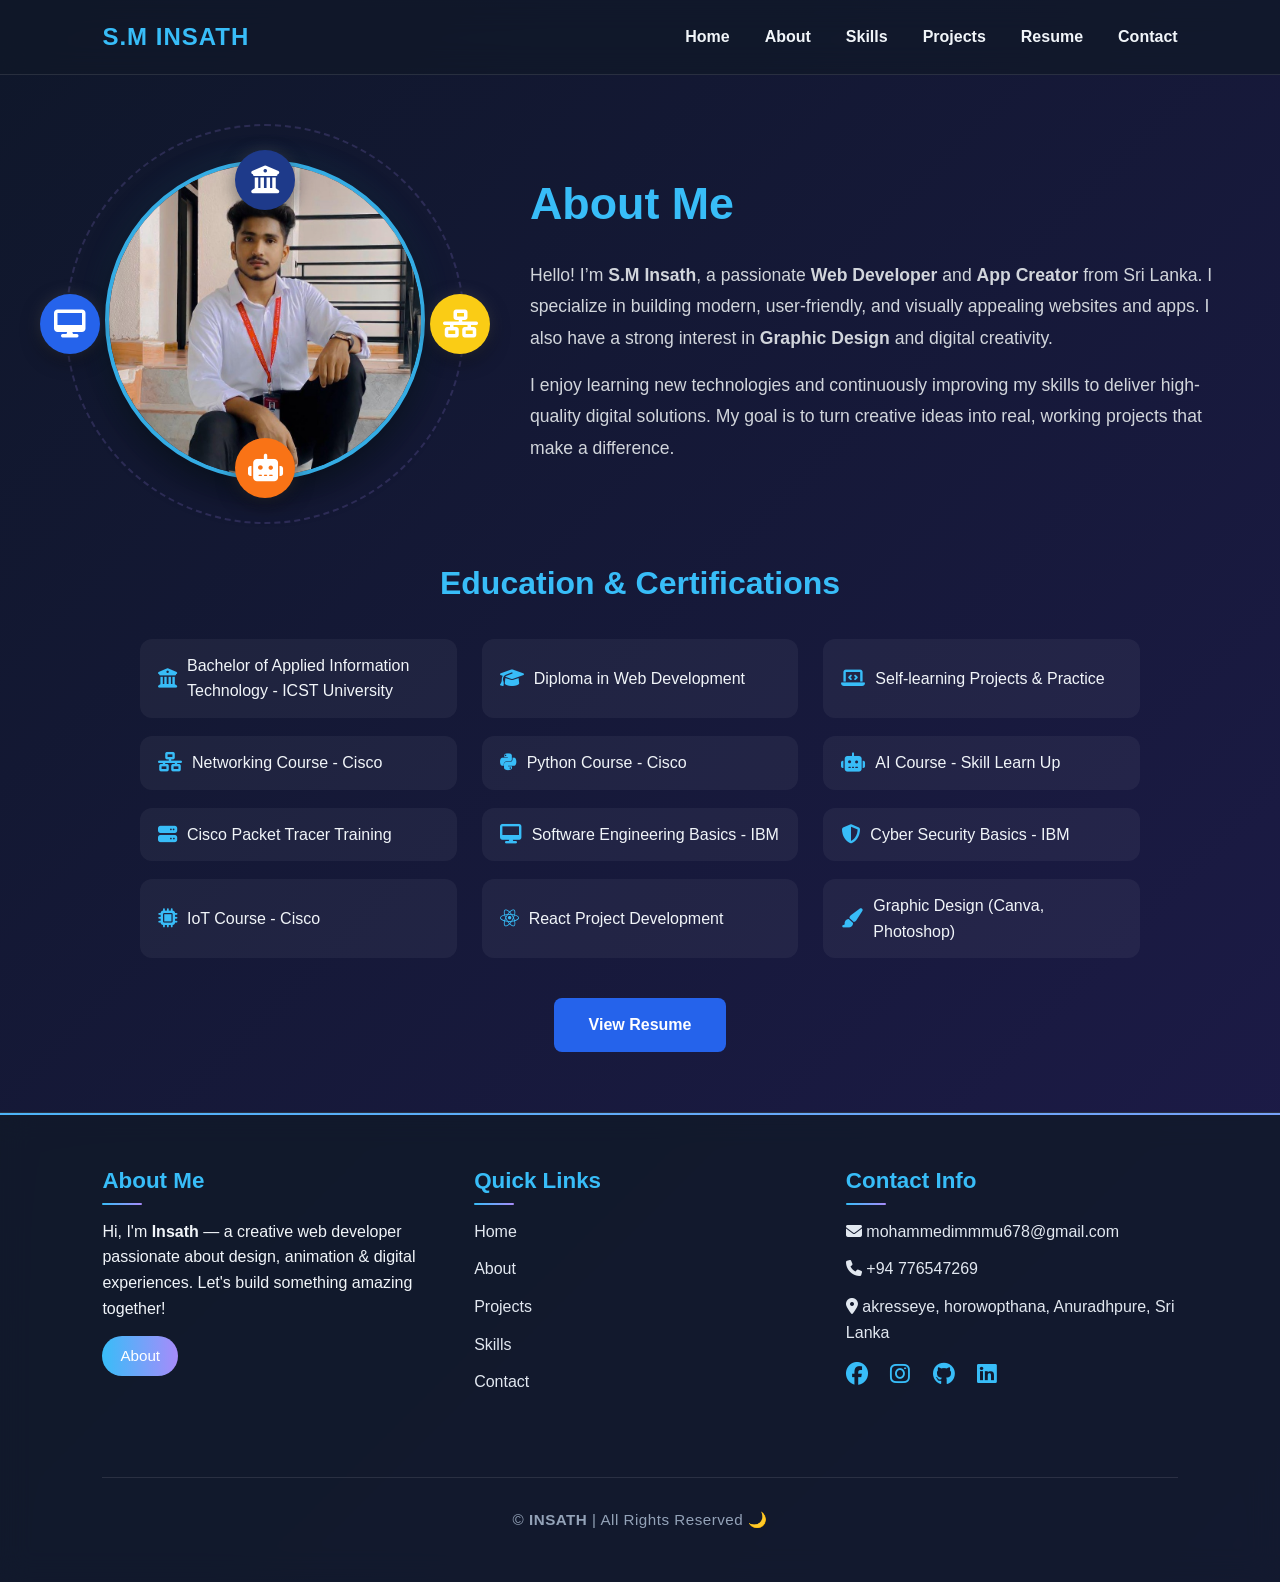
==== about.html @ 1c8bf037 "Initial commit" ====
<!DOCTYPE html>
<html lang="en">
<head>
<meta charset="UTF-8">
<meta name="viewport" content="width=device-width, initial-scale=1.0">
<title>About | S. INSATH Portfolio</title>
<link rel="stylesheet" href="https://cdnjs.cloudflare.com/ajax/libs/font-awesome/6.6.0/css/all.min.css">

<script>
document.addEventListener("DOMContentLoaded", () => {
  fetch("header.html").then(res=>res.text()).then(data=>{ document.getElementById("header").innerHTML = data; });
  fetch("footer.html").then(res=>res.text()).then(data=>{ document.getElementById("footer").innerHTML = data; });
});
</script>

<style>
body { margin:0; font-family:"Poppins", sans-serif; background:#0f172a; color:#f8fafc; }
.about { padding:160px 20px 60px; max-width:1200px; margin:auto; }
.about-container { display:flex; flex-wrap:wrap; align-items:center; justify-content:center; gap:60px; }
.about-content { flex:1 1 600px; }
.about-content h2 { font-size:2.8rem; color:#38bdf8; margin-bottom:20px; }
.about-content p { font-size:1.1rem; color:#d1d5db; line-height:1.8; margin-bottom:15px; }

/* ===== PHOTO + ORBIT ICONS ===== */
.about-image-wrapper { position:relative; flex:1 1 320px; text-align:center; }
.about-image-wrapper img { width:320px; height:320px; border-radius:50%; border:4px solid rgba(56,189,248,0.9); box-shadow:0 12px 30px rgba(0,0,0,0.6),0 0 30px rgba(56,189,248,0.12); transition: transform 0.35s ease; }
.about-image-wrapper img:hover { transform: scale(1.03); }

/* Orbiting dashed ring */
.profile-orbit { position:absolute; width:400px; height:400px; border-radius:50%; border:2px dashed rgba(167,139,250,0.18); top:50%; left:50%; transform:translate(-50%,-50%); pointer-events:none; animation: rotateOrbit 15s linear infinite; }
@keyframes rotateOrbit { 0%{transform:translate(-50%,-50%) rotate(0deg);} 100%{transform:translate(-50%,-50%) rotate(360deg);} }

/* Skill Icons around photo */
.skill-icon { position:absolute; width:60px; height:60px; border-radius:50%; display:flex; justify-content:center; align-items:center; color:#fff; font-size:28px; box-shadow:0 6px 18px rgba(0,0,0,0.5); transition: transform 0.3s ease; }
.skill-icon:hover { transform: scale(1.2) rotate(10deg); }

/* Individual icon positions */
.icon-degree { background:#1e3a8a; top:-10px; left:50%; transform:translateX(-50%); }
.icon-cisco { background:#facc15; top:50%; right:-20px; transform:translateY(-50%); }
.icon-ai { background:#f97316; bottom:-10px; left:50%; transform:translateX(-50%); }
.icon-ibm { background:#2563eb; top:50%; left:-20px; transform:translateY(-50%); }

/* Subtle glow effect */
.skill-icon::after { content:''; position:absolute; width:100%; height:100%; border-radius:50%; box-shadow:0 0 15px rgba(255,255,255,0.2); opacity:0.6; animation: glow 2s infinite alternate; }
@keyframes glow {0%{transform:scale(1);opacity:0.5;}100%{transform:scale(1.2);opacity:0.8;}}

/* EDUCATION LIST */
.about-section-bottom { text-align:center; margin-top:70px; }
.about-section-bottom h3 { font-size:2rem; color:#38bdf8; margin-bottom:30px; }
.edu-list { list-style:none; padding:0; display:grid; grid-template-columns:repeat(3,1fr); gap:18px 25px; max-width:1000px; margin:0 auto 40px; text-align:left; }
.edu-list li { background:rgba(255,255,255,0.05); padding:14px 18px; border-radius:12px; display:flex; align-items:center; gap:10px; font-size:1rem; opacity:0; animation: fadeUp 0.6s ease forwards; }
.edu-list li i { color:#38bdf8; font-size:1.2rem; }
@keyframes fadeUp {0%{opacity:0; transform:translateY(40px);}100%{opacity:1; transform:translateY(0);}}

/* Button */
.btn { display:inline-block; padding:14px 35px; background-color:#2563eb; color:#fff; text-decoration:none; font-weight:600; border-radius:8px; transition: transform 0.3s ease, background 0.3s ease; }
.btn:hover { background-color:#1d4ed8; transform:translateY(-3px); }

@media(max-width:900px){.about-container{flex-direction:column;text-align:center;}.edu-list{grid-template-columns:repeat(2,1fr);} }
@media(max-width:600px){.edu-list{grid-template-columns:1fr;}}
</style>
</head>

<body>
<div id="header"></div>

<section class="about">
  <div class="about-container">
    <!-- PHOTO + ORBIT ICONS -->
    <div class="about-image-wrapper">
      <img src="profile03.jpg" alt="INSATH">
      <div class="profile-orbit"></div>

      <!-- Only the requested 4 icons -->
      <div class="skill-icon icon-degree" title="Degree"><i class="fa-solid fa-university"></i></div>
      <div class="skill-icon icon-cisco" title="Cisco"><i class="fa-solid fa-network-wired"></i></div>
      <div class="skill-icon icon-ai" title="AI"><i class="fa-solid fa-robot"></i></div>
      <div class="skill-icon icon-ibm" title="IBM"><i class="fa-solid fa-desktop"></i></div>
    </div>

    <!-- ABOUT CONTENT -->
    <div class="about-content">
      <h2>About Me</h2>
      <p>Hello! I’m <strong>S.M Insath</strong>, a passionate <b>Web Developer</b> and <b>App Creator</b> from Sri Lanka. I specialize in building modern, user-friendly, and visually appealing websites and apps. I also have a strong interest in <b>Graphic Design</b> and digital creativity.</p>
      <p>I enjoy learning new technologies and continuously improving my skills to deliver high-quality digital solutions. My goal is to turn creative ideas into real, working projects that make a difference.</p>
    </div>
  </div>

  <!-- EDUCATION LIST -->
  <div class="about-section-bottom">
    <h3>Education & Certifications</h3>
    <ul class="edu-list">
      <li><i class="fa-solid fa-university"></i> Bachelor of Applied Information Technology - ICST University</li>
      <li><i class="fa-solid fa-graduation-cap"></i> Diploma in Web Development</li>
      <li><i class="fa-solid fa-laptop-code"></i> Self-learning Projects & Practice</li>
      <li><i class="fa-solid fa-network-wired"></i> Networking Course - Cisco</li>
      <li><i class="fa-brands fa-python"></i> Python Course - Cisco</li>
      <li><i class="fa-solid fa-robot"></i> AI Course - Skill Learn Up</li>
      <li><i class="fa-solid fa-server"></i> Cisco Packet Tracer Training</li>
      <li><i class="fa-solid fa-desktop"></i> Software Engineering Basics - IBM</li>
      <li><i class="fa-solid fa-shield-halved"></i> Cyber Security Basics - IBM</li>
      <li><i class="fa-solid fa-microchip"></i> IoT Course - Cisco</li>
      <li><i class="fa-brands fa-react"></i> React Project Development</li>
      <li><i class="fa-solid fa-paint-brush"></i> Graphic Design (Canva, Photoshop)</li>
    </ul>
    <a href="resume.html" class="btn">View Resume</a>
  </div>
</section>

<div id="footer"></div>
</body>
</html>
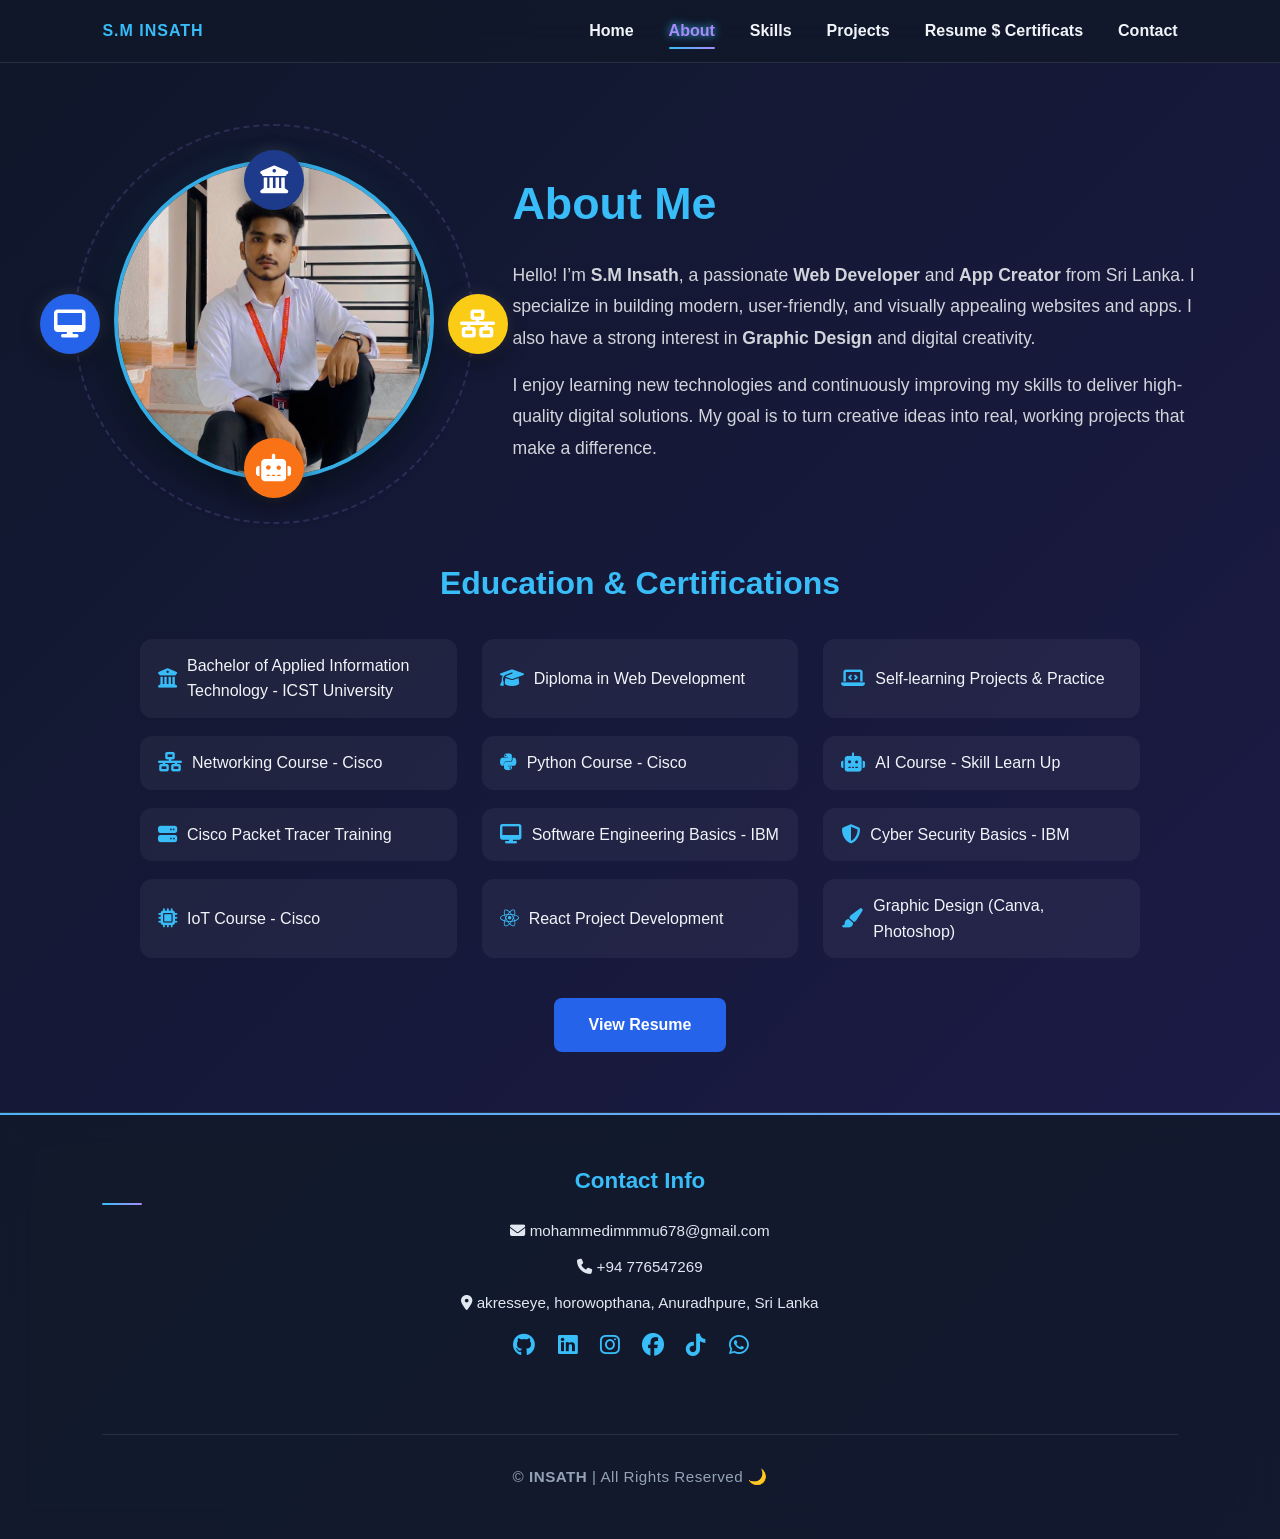
==== commit 9ef8ab2c: "Refactor about.html for improved structure and functionality Removed inline script for header and fo" ====
--- a/about.html
+++ b/about.html
@@ -3,82 +3,131 @@
 <head>
 <meta charset="UTF-8">
 <meta name="viewport" content="width=device-width, initial-scale=1.0">
-<title>About | S. INSATH Portfolio</title>
+<title>About | S.M INSATH </title>
 <link rel="stylesheet" href="https://cdnjs.cloudflare.com/ajax/libs/font-awesome/6.6.0/css/all.min.css">
 
-<script>
-document.addEventListener("DOMContentLoaded", () => {
-  fetch("header.html").then(res=>res.text()).then(data=>{ document.getElementById("header").innerHTML = data; });
-  fetch("footer.html").then(res=>res.text()).then(data=>{ document.getElementById("footer").innerHTML = data; });
-});
-</script>
+<style>
+/* ---------- BASIC RESET ---------- */
+* { margin:0; padding:0; box-sizing:border-box; font-family:"Poppins", sans-serif; }
+body { background:#0f172a; color:#f8fafc; line-height:1.6; scroll-behavior:smooth; }
 
-<style>
-body { margin:0; font-family:"Poppins", sans-serif; background:#0f172a; color:#f8fafc; }
+/* ---------- HEADER ---------- */
+header {
+  width:100%; background: rgba(17,25,40,0.75); backdrop-filter:blur(15px);
+  display:flex; justify-content:space-between; align-items:center;
+  padding:18px 8%; position:fixed; top:0; left:0; z-index:1000;
+  border-bottom:1px solid rgba(255,255,255,0.1); transition:all 0.4s ease;
+}
+header.scrolled { background: rgba(17,25,40,0.95); box-shadow:0 4px 20px rgba(56,189,248,0.35); padding:14px 8%; }
+
+header .logo { font-size:1rem; font-weight:700; color:#38bdf8; letter-spacing:1px; position:relative; cursor:pointer; }
+header .logo::after { content:''; position:absolute; left:0; bottom:-5px; width:0%; height:3px; background: linear-gradient(90deg, #38bdf8, #a78bfa); border-radius:2px; transition:width 0.4s ease;}
+header .logo:hover::after { width:100%; }
+
+/* Navigation */
+nav .nav-links { display:flex; gap:35px; }
+nav .nav-links li { list-style:none; }
+nav .nav-links li a {
+  color:#f1f5f9; text-decoration:none; font-weight:600; position:relative; padding:5px 0; transition:0.3s;
+}
+nav .nav-links li a::after {
+  content:""; position:absolute; bottom:-5px; left:0; width:0%; height:2px; background:linear-gradient(90deg,#38bdf8,#a78bfa); border-radius:2px; transition:width 0.3s ease;
+}
+nav .nav-links li a:hover::after,
+nav .nav-links li a.active::after { width:100%; }
+nav .nav-links li a:hover { color:#38bdf8; transform:scale(1.05); }
+nav .nav-links li a.active { color:#a78bfa; text-shadow:0 0 8px #38bdf8; }
+
+/* Hamburger */
+.menu-toggle { display:none; font-size:1.6rem; cursor:pointer; color:#38bdf8; transition:transform 0.3s ease; }
+.menu-toggle:hover { transform:rotate(90deg) scale(1.2); }
+
+/* Mobile Responsive */
+@media(max-width:768px){
+  nav .nav-links {
+    position:fixed; top:0; right:-100%; flex-direction:column;
+    background:rgba(17,25,40,0.95); width:220px; height:100vh; padding-top:70px; gap:20px; transition:right 0.4s ease; z-index:999; box-shadow:0 0 15px rgba(56,189,248,0.2);
+  }
+  nav .nav-links.active { right:0; }
+  .menu-toggle { display:block; }
+}
+@media(min-width:769px){ .menu-toggle{display:none;} }
+
+/* ---------- ABOUT SECTION ---------- */
 .about { padding:160px 20px 60px; max-width:1200px; margin:auto; }
-.about-container { display:flex; flex-wrap:wrap; align-items:center; justify-content:center; gap:60px; }
+.about-container { display:flex; flex-wrap:wrap; align-items:center; justify-content:center; gap:25px; }
 .about-content { flex:1 1 600px; }
 .about-content h2 { font-size:2.8rem; color:#38bdf8; margin-bottom:20px; }
 .about-content p { font-size:1.1rem; color:#d1d5db; line-height:1.8; margin-bottom:15px; }
 
-/* ===== PHOTO + ORBIT ICONS ===== */
+/* PHOTO + ORBIT ICONS */
 .about-image-wrapper { position:relative; flex:1 1 320px; text-align:center; }
 .about-image-wrapper img { width:320px; height:320px; border-radius:50%; border:4px solid rgba(56,189,248,0.9); box-shadow:0 12px 30px rgba(0,0,0,0.6),0 0 30px rgba(56,189,248,0.12); transition: transform 0.35s ease; }
-.about-image-wrapper img:hover { transform: scale(1.03); }
+.about-image-wrapper img:hover { transform:scale(1.03); }
 
-/* Orbiting dashed ring */
-.profile-orbit { position:absolute; width:400px; height:400px; border-radius:50%; border:2px dashed rgba(167,139,250,0.18); top:50%; left:50%; transform:translate(-50%,-50%); pointer-events:none; animation: rotateOrbit 15s linear infinite; }
+.profile-orbit { position:absolute; width:400px; height:400px; border-radius:50%; border:2px dashed rgba(167,139,250,0.18); top:50%; left:50%; transform:translate(-50%,-50%); pointer-events:none; animation:rotateOrbit 15s linear infinite; }
 @keyframes rotateOrbit { 0%{transform:translate(-50%,-50%) rotate(0deg);} 100%{transform:translate(-50%,-50%) rotate(360deg);} }
 
-/* Skill Icons around photo */
 .skill-icon { position:absolute; width:60px; height:60px; border-radius:50%; display:flex; justify-content:center; align-items:center; color:#fff; font-size:28px; box-shadow:0 6px 18px rgba(0,0,0,0.5); transition: transform 0.3s ease; }
-.skill-icon:hover { transform: scale(1.2) rotate(10deg); }
-
-/* Individual icon positions */
+.skill-icon:hover { transform:scale(1.2) rotate(10deg); }
 .icon-degree { background:#1e3a8a; top:-10px; left:50%; transform:translateX(-50%); }
 .icon-cisco { background:#facc15; top:50%; right:-20px; transform:translateY(-50%); }
 .icon-ai { background:#f97316; bottom:-10px; left:50%; transform:translateX(-50%); }
 .icon-ibm { background:#2563eb; top:50%; left:-20px; transform:translateY(-50%); }
 
-/* Subtle glow effect */
-.skill-icon::after { content:''; position:absolute; width:100%; height:100%; border-radius:50%; box-shadow:0 0 15px rgba(255,255,255,0.2); opacity:0.6; animation: glow 2s infinite alternate; }
+.skill-icon::after { content:''; position:absolute; width:100%; height:100%; border-radius:50%; box-shadow:0 0 15px rgba(255,255,255,0.2); opacity:0.6; animation:glow 2s infinite alternate; }
 @keyframes glow {0%{transform:scale(1);opacity:0.5;}100%{transform:scale(1.2);opacity:0.8;}}
 
 /* EDUCATION LIST */
 .about-section-bottom { text-align:center; margin-top:70px; }
 .about-section-bottom h3 { font-size:2rem; color:#38bdf8; margin-bottom:30px; }
 .edu-list { list-style:none; padding:0; display:grid; grid-template-columns:repeat(3,1fr); gap:18px 25px; max-width:1000px; margin:0 auto 40px; text-align:left; }
-.edu-list li { background:rgba(255,255,255,0.05); padding:14px 18px; border-radius:12px; display:flex; align-items:center; gap:10px; font-size:1rem; opacity:0; animation: fadeUp 0.6s ease forwards; }
+.edu-list li { background:rgba(255,255,255,0.05); padding:14px 18px; border-radius:12px; display:flex; align-items:center; gap:10px; font-size:1rem; opacity:0; animation:fadeUp 0.6s ease forwards; }
 .edu-list li i { color:#38bdf8; font-size:1.2rem; }
-@keyframes fadeUp {0%{opacity:0; transform:translateY(40px);}100%{opacity:1; transform:translateY(0);}}
+@keyframes fadeUp {0%{opacity:0; transform:translateY(40px);}100%{opacity:1; transform:translateY(0);} }
 
-/* Button */
 .btn { display:inline-block; padding:14px 35px; background-color:#2563eb; color:#fff; text-decoration:none; font-weight:600; border-radius:8px; transition: transform 0.3s ease, background 0.3s ease; }
 .btn:hover { background-color:#1d4ed8; transform:translateY(-3px); }
 
 @media(max-width:900px){.about-container{flex-direction:column;text-align:center;}.edu-list{grid-template-columns:repeat(2,1fr);} }
 @media(max-width:600px){.edu-list{grid-template-columns:1fr;}}
+
+/* ---------- FOOTER ---------- */
+footer { background: rgba(17,25,40,0.95); text-align:center; padding:25px 10px; color:#a1a1aa; font-size:0.95rem; border-top:1px solid rgba(56,189,248,0.2);}
+footer a { color:#38bdf8; text-decoration:none; transition:0.3s;}
+footer a:hover { color:#a78bfa; }
 </style>
 </head>
 
 <body>
-<div id="header"></div>
+<!-- ===== HEADER ===== -->
+<header id="header">
+  <div class="logo">S.M INSATH</div>
+  <nav>
+    <ul class="nav-links">
+      <li><a href="index.html">Home</a></li>
+      <li><a href="about.html" class="active">About</a></li>
+      <li><a href="skills.html">Skills</a></li>
+      <li><a href="projects.html">Projects</a></li>
+      <li><a href="resume.html">Resume $ Certificats</a></li>
+      <li><a href="contact.html">Contact</a></li>
+    </ul>
+    <div class="menu-toggle" id="menu-toggle"><i class="fa fa-bars"></i></div>
+  </nav>
+</header>
 
+<!-- ===== ABOUT SECTION ===== -->
 <section class="about">
   <div class="about-container">
-    <!-- PHOTO + ORBIT ICONS -->
     <div class="about-image-wrapper">
       <img src="profile03.jpg" alt="INSATH">
       <div class="profile-orbit"></div>
-
-      <!-- Only the requested 4 icons -->
       <div class="skill-icon icon-degree" title="Degree"><i class="fa-solid fa-university"></i></div>
       <div class="skill-icon icon-cisco" title="Cisco"><i class="fa-solid fa-network-wired"></i></div>
       <div class="skill-icon icon-ai" title="AI"><i class="fa-solid fa-robot"></i></div>
       <div class="skill-icon icon-ibm" title="IBM"><i class="fa-solid fa-desktop"></i></div>
     </div>
 
-    <!-- ABOUT CONTENT -->
     <div class="about-content">
       <h2>About Me</h2>
       <p>Hello! I’m <strong>S.M Insath</strong>, a passionate <b>Web Developer</b> and <b>App Creator</b> from Sri Lanka. I specialize in building modern, user-friendly, and visually appealing websites and apps. I also have a strong interest in <b>Graphic Design</b> and digital creativity.</p>
@@ -86,7 +135,6 @@
     </div>
   </div>
 
-  <!-- EDUCATION LIST -->
   <div class="about-section-bottom">
     <h3>Education & Certifications</h3>
     <ul class="edu-list">
@@ -107,6 +155,38 @@
   </div>
 </section>
 
-<div id="footer"></div>
+<!-- ===== FOOTER PLACEHOLDER ===== -->
+<div id="footer-placeholder"></div>
+
+<script>
+// Mobile Menu Toggle
+const menuToggle = document.getElementById("menu-toggle");
+const navLinks = document.querySelector(".nav-links");
+const header = document.getElementById("header");
+
+menuToggle.addEventListener("click", () => {
+  navLinks.classList.toggle("active");
+  document.body.style.overflow = navLinks.classList.contains("active") ? "hidden" : "auto";
+});
+
+navLinks.querySelectorAll("a").forEach(link => {
+  link.addEventListener("click", () => {
+    navLinks.classList.remove("active");
+    document.body.style.overflow = "auto";
+  });
+});
+
+// Scroll Effect
+window.addEventListener("scroll", () => {
+  if(window.scrollY > 50){ header.classList.add("scrolled"); } else { header.classList.remove("scrolled"); }
+});
+
+// Load Footer dynamically
+fetch('footer.html')
+  .then(response => response.text())
+  .then(data => { document.getElementById('footer-placeholder').innerHTML = data; })
+  .catch(err => console.error('Error loading footer:', err));
+</script>
+
 </body>
 </html>
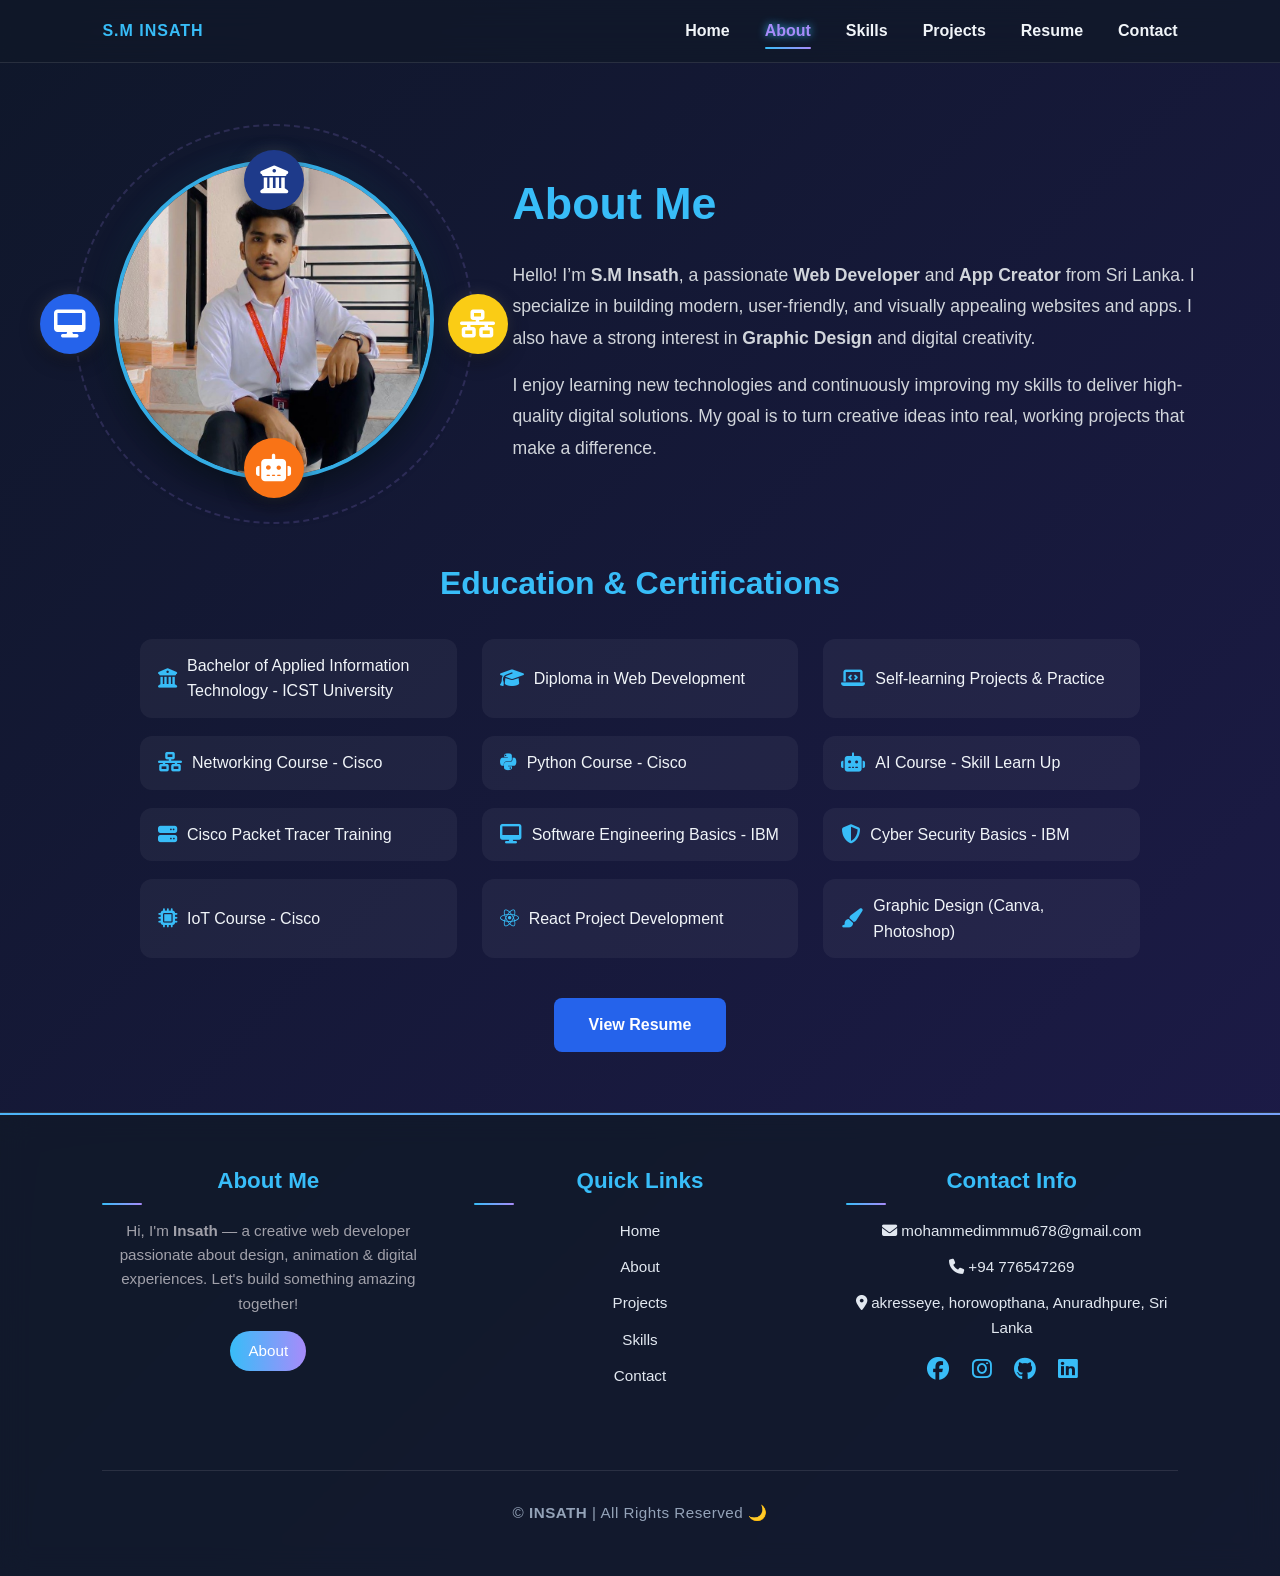
==== commit 6ea7fca4: "Update title and fix resume link text" ====
--- a/about.html
+++ b/about.html
@@ -3,7 +3,7 @@
 <head>
 <meta charset="UTF-8">
 <meta name="viewport" content="width=device-width, initial-scale=1.0">
-<title>About | S.M INSATH </title>
+<title>About | S. INSATH Portfolio</title>
 <link rel="stylesheet" href="https://cdnjs.cloudflare.com/ajax/libs/font-awesome/6.6.0/css/all.min.css">
 
 <style>
@@ -109,7 +109,7 @@
       <li><a href="about.html" class="active">About</a></li>
       <li><a href="skills.html">Skills</a></li>
       <li><a href="projects.html">Projects</a></li>
-      <li><a href="resume.html">Resume $ Certificats</a></li>
+      <li><a href="resume.html">Resume</a></li>
       <li><a href="contact.html">Contact</a></li>
     </ul>
     <div class="menu-toggle" id="menu-toggle"><i class="fa fa-bars"></i></div>
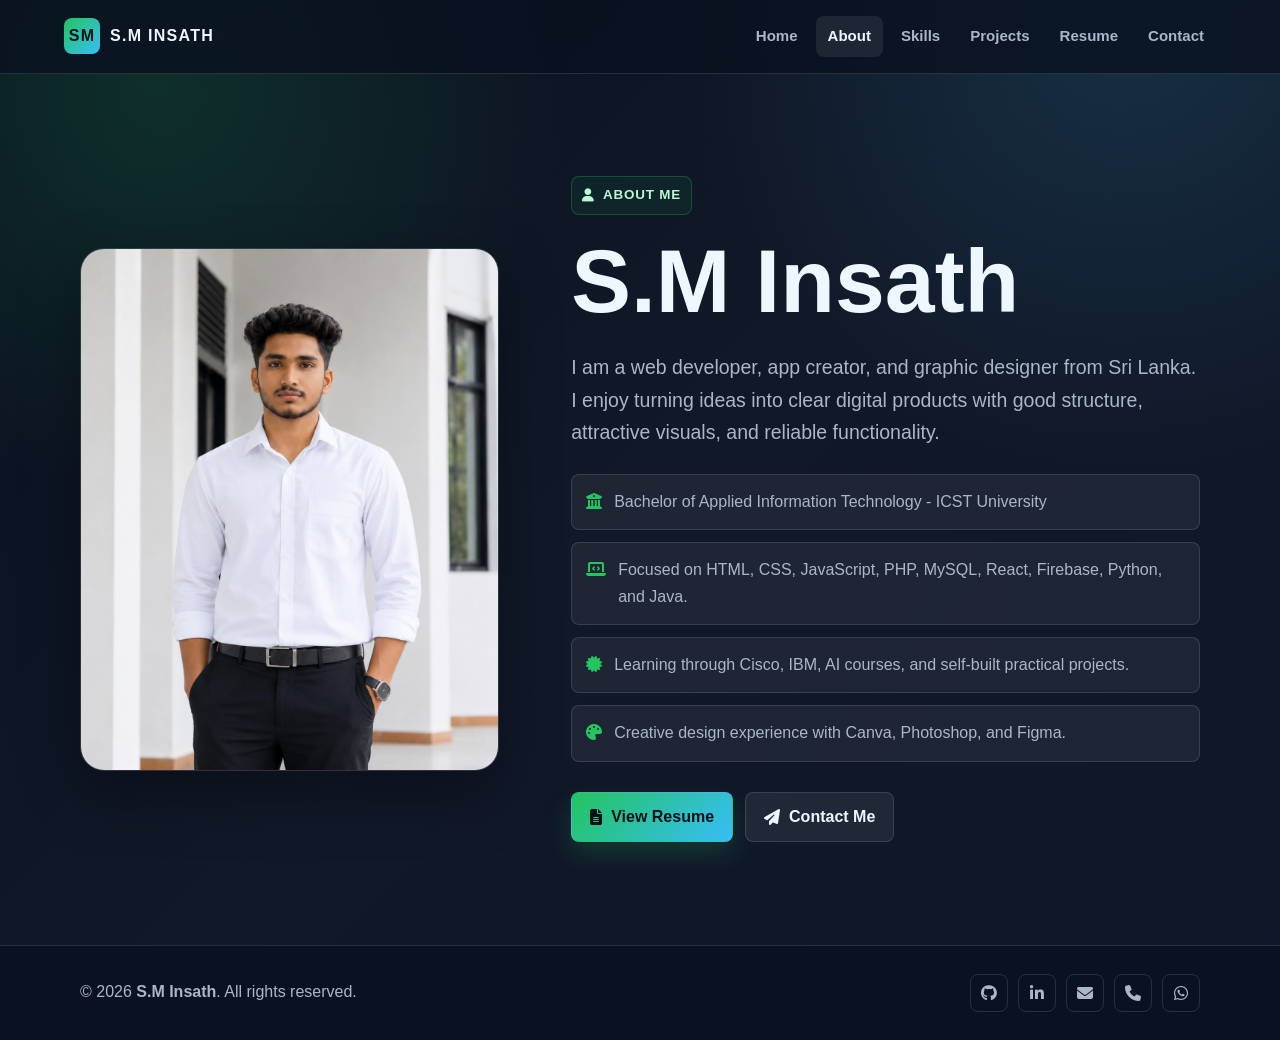
==== commit 263b71c1: "Update portfolio website" ====
--- a/about.html
+++ b/about.html
@@ -1,192 +1,64 @@
 <!DOCTYPE html>
 <html lang="en">
 <head>
-<meta charset="UTF-8">
-<meta name="viewport" content="width=device-width, initial-scale=1.0">
-<title>About | S. INSATH Portfolio</title>
-<link rel="stylesheet" href="https://cdnjs.cloudflare.com/ajax/libs/font-awesome/6.6.0/css/all.min.css">
+  <meta charset="UTF-8">
+  <meta name="viewport" content="width=device-width, initial-scale=1.0">
+  <meta name="description" content="About S.M Insath, web developer, app creator, and graphic designer from Sri Lanka.">
+  <title>About | S.M Insath</title>
+  <link rel="stylesheet" href="https://cdnjs.cloudflare.com/ajax/libs/font-awesome/6.6.0/css/all.min.css">
+  <link rel="stylesheet" href="styles.css">
+</head>
+<body>
+  <header class="site-header">
+    <a class="logo" href="index.html"><span class="logo-mark">SM</span><span>S.M INSATH</span></a>
+    <nav aria-label="Primary navigation">
+      <button class="menu-toggle" type="button" aria-label="Open menu" aria-expanded="false"><i class="fa-solid fa-bars"></i></button>
+      <ul class="nav-links">
+        <li><a href="index.html">Home</a></li>
+        <li><a class="active" href="about.html">About</a></li>
+        <li><a href="skills.html">Skills</a></li>
+        <li><a href="projects.html">Projects</a></li>
+        <li><a href="resume.html">Resume</a></li>
+        <li><a href="contact.html">Contact</a></li>
+      </ul>
+    </nav>
+  </header>
 
-<style>
-/* ---------- BASIC RESET ---------- */
-* { margin:0; padding:0; box-sizing:border-box; font-family:"Poppins", sans-serif; }
-body { background:#0f172a; color:#f8fafc; line-height:1.6; scroll-behavior:smooth; }
+  <main>
+    <section class="section">
+      <div class="container about-layout">
+        <div class="about-photo"><img src="images/insath-professional-profile-photo.jpg" alt="Insath - Professional Profile Photo"></div>
+        <div>
+          <p class="eyebrow"><i class="fa-solid fa-user"></i> About Me</p>
+          <h1>S.M Insath</h1>
+          <p class="lead">I am a web developer, app creator, and graphic designer from Sri Lanka. I enjoy turning ideas into clear digital products with good structure, attractive visuals, and reliable functionality.</p>
+          <ul class="timeline">
+            <li><i class="fa-solid fa-university"></i><span>Bachelor of Applied Information Technology - ICST University</span></li>
+            <li><i class="fa-solid fa-laptop-code"></i><span>Focused on HTML, CSS, JavaScript, PHP, MySQL, React, Firebase, Python, and Java.</span></li>
+            <li><i class="fa-solid fa-certificate"></i><span>Learning through Cisco, IBM, AI courses, and self-built practical projects.</span></li>
+            <li><i class="fa-solid fa-palette"></i><span>Creative design experience with Canva, Photoshop, and Figma.</span></li>
+          </ul>
+          <div class="actions">
+            <a class="btn" href="resume.html"><i class="fa-solid fa-file-lines"></i> View Resume</a>
+            <a class="btn secondary" href="contact.html"><i class="fa-solid fa-paper-plane"></i> Contact Me</a>
+          </div>
+        </div>
+      </div>
+    </section>
+  </main>
 
-/* ---------- HEADER ---------- */
-header {
-  width:100%; background: rgba(17,25,40,0.75); backdrop-filter:blur(15px);
-  display:flex; justify-content:space-between; align-items:center;
-  padding:18px 8%; position:fixed; top:0; left:0; z-index:1000;
-  border-bottom:1px solid rgba(255,255,255,0.1); transition:all 0.4s ease;
-}
-header.scrolled { background: rgba(17,25,40,0.95); box-shadow:0 4px 20px rgba(56,189,248,0.35); padding:14px 8%; }
-
-header .logo { font-size:1rem; font-weight:700; color:#38bdf8; letter-spacing:1px; position:relative; cursor:pointer; }
-header .logo::after { content:''; position:absolute; left:0; bottom:-5px; width:0%; height:3px; background: linear-gradient(90deg, #38bdf8, #a78bfa); border-radius:2px; transition:width 0.4s ease;}
-header .logo:hover::after { width:100%; }
-
-/* Navigation */
-nav .nav-links { display:flex; gap:35px; }
-nav .nav-links li { list-style:none; }
-nav .nav-links li a {
-  color:#f1f5f9; text-decoration:none; font-weight:600; position:relative; padding:5px 0; transition:0.3s;
-}
-nav .nav-links li a::after {
-  content:""; position:absolute; bottom:-5px; left:0; width:0%; height:2px; background:linear-gradient(90deg,#38bdf8,#a78bfa); border-radius:2px; transition:width 0.3s ease;
-}
-nav .nav-links li a:hover::after,
-nav .nav-links li a.active::after { width:100%; }
-nav .nav-links li a:hover { color:#38bdf8; transform:scale(1.05); }
-nav .nav-links li a.active { color:#a78bfa; text-shadow:0 0 8px #38bdf8; }
-
-/* Hamburger */
-.menu-toggle { display:none; font-size:1.6rem; cursor:pointer; color:#38bdf8; transition:transform 0.3s ease; }
-.menu-toggle:hover { transform:rotate(90deg) scale(1.2); }
-
-/* Mobile Responsive */
-@media(max-width:768px){
-  nav .nav-links {
-    position:fixed; top:0; right:-100%; flex-direction:column;
-    background:rgba(17,25,40,0.95); width:220px; height:100vh; padding-top:70px; gap:20px; transition:right 0.4s ease; z-index:999; box-shadow:0 0 15px rgba(56,189,248,0.2);
-  }
-  nav .nav-links.active { right:0; }
-  .menu-toggle { display:block; }
-}
-@media(min-width:769px){ .menu-toggle{display:none;} }
-
-/* ---------- ABOUT SECTION ---------- */
-.about { padding:160px 20px 60px; max-width:1200px; margin:auto; }
-.about-container { display:flex; flex-wrap:wrap; align-items:center; justify-content:center; gap:25px; }
-.about-content { flex:1 1 600px; }
-.about-content h2 { font-size:2.8rem; color:#38bdf8; margin-bottom:20px; }
-.about-content p { font-size:1.1rem; color:#d1d5db; line-height:1.8; margin-bottom:15px; }
-
-/* PHOTO + ORBIT ICONS */
-.about-image-wrapper { position:relative; flex:1 1 320px; text-align:center; }
-.about-image-wrapper img { width:320px; height:320px; border-radius:50%; border:4px solid rgba(56,189,248,0.9); box-shadow:0 12px 30px rgba(0,0,0,0.6),0 0 30px rgba(56,189,248,0.12); transition: transform 0.35s ease; }
-.about-image-wrapper img:hover { transform:scale(1.03); }
-
-.profile-orbit { position:absolute; width:400px; height:400px; border-radius:50%; border:2px dashed rgba(167,139,250,0.18); top:50%; left:50%; transform:translate(-50%,-50%); pointer-events:none; animation:rotateOrbit 15s linear infinite; }
-@keyframes rotateOrbit { 0%{transform:translate(-50%,-50%) rotate(0deg);} 100%{transform:translate(-50%,-50%) rotate(360deg);} }
-
-.skill-icon { position:absolute; width:60px; height:60px; border-radius:50%; display:flex; justify-content:center; align-items:center; color:#fff; font-size:28px; box-shadow:0 6px 18px rgba(0,0,0,0.5); transition: transform 0.3s ease; }
-.skill-icon:hover { transform:scale(1.2) rotate(10deg); }
-.icon-degree { background:#1e3a8a; top:-10px; left:50%; transform:translateX(-50%); }
-.icon-cisco { background:#facc15; top:50%; right:-20px; transform:translateY(-50%); }
-.icon-ai { background:#f97316; bottom:-10px; left:50%; transform:translateX(-50%); }
-.icon-ibm { background:#2563eb; top:50%; left:-20px; transform:translateY(-50%); }
-
-.skill-icon::after { content:''; position:absolute; width:100%; height:100%; border-radius:50%; box-shadow:0 0 15px rgba(255,255,255,0.2); opacity:0.6; animation:glow 2s infinite alternate; }
-@keyframes glow {0%{transform:scale(1);opacity:0.5;}100%{transform:scale(1.2);opacity:0.8;}}
-
-/* EDUCATION LIST */
-.about-section-bottom { text-align:center; margin-top:70px; }
-.about-section-bottom h3 { font-size:2rem; color:#38bdf8; margin-bottom:30px; }
-.edu-list { list-style:none; padding:0; display:grid; grid-template-columns:repeat(3,1fr); gap:18px 25px; max-width:1000px; margin:0 auto 40px; text-align:left; }
-.edu-list li { background:rgba(255,255,255,0.05); padding:14px 18px; border-radius:12px; display:flex; align-items:center; gap:10px; font-size:1rem; opacity:0; animation:fadeUp 0.6s ease forwards; }
-.edu-list li i { color:#38bdf8; font-size:1.2rem; }
-@keyframes fadeUp {0%{opacity:0; transform:translateY(40px);}100%{opacity:1; transform:translateY(0);} }
-
-.btn { display:inline-block; padding:14px 35px; background-color:#2563eb; color:#fff; text-decoration:none; font-weight:600; border-radius:8px; transition: transform 0.3s ease, background 0.3s ease; }
-.btn:hover { background-color:#1d4ed8; transform:translateY(-3px); }
-
-@media(max-width:900px){.about-container{flex-direction:column;text-align:center;}.edu-list{grid-template-columns:repeat(2,1fr);} }
-@media(max-width:600px){.edu-list{grid-template-columns:1fr;}}
-
-/* ---------- FOOTER ---------- */
-footer { background: rgba(17,25,40,0.95); text-align:center; padding:25px 10px; color:#a1a1aa; font-size:0.95rem; border-top:1px solid rgba(56,189,248,0.2);}
-footer a { color:#38bdf8; text-decoration:none; transition:0.3s;}
-footer a:hover { color:#a78bfa; }
-</style>
-</head>
-
-<body>
-<!-- ===== HEADER ===== -->
-<header id="header">
-  <div class="logo">S.M INSATH</div>
-  <nav>
-    <ul class="nav-links">
-      <li><a href="index.html">Home</a></li>
-      <li><a href="about.html" class="active">About</a></li>
-      <li><a href="skills.html">Skills</a></li>
-      <li><a href="projects.html">Projects</a></li>
-      <li><a href="resume.html">Resume</a></li>
-      <li><a href="contact.html">Contact</a></li>
-    </ul>
-    <div class="menu-toggle" id="menu-toggle"><i class="fa fa-bars"></i></div>
-  </nav>
-</header>
-
-<!-- ===== ABOUT SECTION ===== -->
-<section class="about">
-  <div class="about-container">
-    <div class="about-image-wrapper">
-      <img src="profile03.jpg" alt="INSATH">
-      <div class="profile-orbit"></div>
-      <div class="skill-icon icon-degree" title="Degree"><i class="fa-solid fa-university"></i></div>
-      <div class="skill-icon icon-cisco" title="Cisco"><i class="fa-solid fa-network-wired"></i></div>
-      <div class="skill-icon icon-ai" title="AI"><i class="fa-solid fa-robot"></i></div>
-      <div class="skill-icon icon-ibm" title="IBM"><i class="fa-solid fa-desktop"></i></div>
+  <footer class="site-footer">
+    <div class="footer-inner">
+      <p>&copy; <span data-year></span> <strong>S.M Insath</strong>. All rights reserved.</p>
+      <div class="social-links" aria-label="Social links">
+        <a href="https://github.com/insath07" target="_blank" rel="noopener noreferrer" aria-label="GitHub"><i class="fa-brands fa-github"></i></a>
+        <a href="https://www.linkedin.com/in/mohammed-insath-282153331" target="_blank" rel="noopener noreferrer" aria-label="LinkedIn"><i class="fa-brands fa-linkedin-in"></i></a>
+        <a href="mailto:mohammedimmmu678@gmail.com" aria-label="Email"><i class="fa-solid fa-envelope"></i></a>
+        <a href="tel:+94776547269" aria-label="Phone 0776547269"><i class="fa-solid fa-phone"></i></a>
+        <a href="https://wa.me/94776547269" target="_blank" rel="noopener noreferrer" aria-label="WhatsApp 0776547269"><i class="fa-brands fa-whatsapp"></i></a>
+      </div>
     </div>
-
-    <div class="about-content">
-      <h2>About Me</h2>
-      <p>Hello! I’m <strong>S.M Insath</strong>, a passionate <b>Web Developer</b> and <b>App Creator</b> from Sri Lanka. I specialize in building modern, user-friendly, and visually appealing websites and apps. I also have a strong interest in <b>Graphic Design</b> and digital creativity.</p>
-      <p>I enjoy learning new technologies and continuously improving my skills to deliver high-quality digital solutions. My goal is to turn creative ideas into real, working projects that make a difference.</p>
-    </div>
-  </div>
-
-  <div class="about-section-bottom">
-    <h3>Education & Certifications</h3>
-    <ul class="edu-list">
-      <li><i class="fa-solid fa-university"></i> Bachelor of Applied Information Technology - ICST University</li>
-      <li><i class="fa-solid fa-graduation-cap"></i> Diploma in Web Development</li>
-      <li><i class="fa-solid fa-laptop-code"></i> Self-learning Projects & Practice</li>
-      <li><i class="fa-solid fa-network-wired"></i> Networking Course - Cisco</li>
-      <li><i class="fa-brands fa-python"></i> Python Course - Cisco</li>
-      <li><i class="fa-solid fa-robot"></i> AI Course - Skill Learn Up</li>
-      <li><i class="fa-solid fa-server"></i> Cisco Packet Tracer Training</li>
-      <li><i class="fa-solid fa-desktop"></i> Software Engineering Basics - IBM</li>
-      <li><i class="fa-solid fa-shield-halved"></i> Cyber Security Basics - IBM</li>
-      <li><i class="fa-solid fa-microchip"></i> IoT Course - Cisco</li>
-      <li><i class="fa-brands fa-react"></i> React Project Development</li>
-      <li><i class="fa-solid fa-paint-brush"></i> Graphic Design (Canva, Photoshop)</li>
-    </ul>
-    <a href="resume.html" class="btn">View Resume</a>
-  </div>
-</section>
-
-<!-- ===== FOOTER PLACEHOLDER ===== -->
-<div id="footer-placeholder"></div>
-
-<script>
-// Mobile Menu Toggle
-const menuToggle = document.getElementById("menu-toggle");
-const navLinks = document.querySelector(".nav-links");
-const header = document.getElementById("header");
-
-menuToggle.addEventListener("click", () => {
-  navLinks.classList.toggle("active");
-  document.body.style.overflow = navLinks.classList.contains("active") ? "hidden" : "auto";
-});
-
-navLinks.querySelectorAll("a").forEach(link => {
-  link.addEventListener("click", () => {
-    navLinks.classList.remove("active");
-    document.body.style.overflow = "auto";
-  });
-});
-
-// Scroll Effect
-window.addEventListener("scroll", () => {
-  if(window.scrollY > 50){ header.classList.add("scrolled"); } else { header.classList.remove("scrolled"); }
-});
-
-// Load Footer dynamically
-fetch('footer.html')
-  .then(response => response.text())
-  .then(data => { document.getElementById('footer-placeholder').innerHTML = data; })
-  .catch(err => console.error('Error loading footer:', err));
-</script>
-
+  </footer>
+  <script src="app.js"></script>
 </body>
 </html>
--- a/styles.css
+++ b/styles.css
@@ -0,0 +1,772 @@
+:root {
+  --bg: #09111f;
+  --panel: #101b2d;
+  --panel-soft: rgba(255, 255, 255, 0.06);
+  --line: rgba(255, 255, 255, 0.12);
+  --text: #eef6ff;
+  --muted: #a9b7c9;
+  --brand: #22c55e;
+  --brand-2: #38bdf8;
+  --accent: #f59e0b;
+  --danger: #f43f5e;
+  --shadow: 0 22px 60px rgba(0, 0, 0, 0.35);
+  --radius: 8px;
+}
+
+* {
+  box-sizing: border-box;
+  margin: 0;
+  padding: 0;
+}
+
+html {
+  scroll-behavior: smooth;
+}
+
+body {
+  min-height: 100vh;
+  background:
+    radial-gradient(circle at 12% 8%, rgba(34, 197, 94, 0.16), transparent 28%),
+    radial-gradient(circle at 88% 2%, rgba(56, 189, 248, 0.14), transparent 30%),
+    linear-gradient(135deg, #09111f 0%, #111827 48%, #0f172a 100%);
+  color: var(--text);
+  font-family: Inter, "Segoe UI", Arial, sans-serif;
+  line-height: 1.65;
+  overflow-x: hidden;
+}
+
+body.menu-open {
+  overflow: hidden;
+}
+
+img {
+  display: block;
+  max-width: 100%;
+}
+
+a {
+  color: inherit;
+}
+
+.site-header {
+  position: fixed;
+  inset: 0 0 auto;
+  z-index: 50;
+  display: flex;
+  align-items: center;
+  justify-content: space-between;
+  gap: 24px;
+  padding: 16px clamp(18px, 5vw, 72px);
+  background: rgba(9, 17, 31, 0.78);
+  border-bottom: 1px solid var(--line);
+  backdrop-filter: blur(16px);
+  transition: box-shadow 0.25s ease, background 0.25s ease, padding 0.25s ease;
+}
+
+.site-header.scrolled {
+  padding-block: 12px;
+  background: rgba(9, 17, 31, 0.94);
+  box-shadow: 0 12px 35px rgba(0, 0, 0, 0.25);
+}
+
+.logo {
+  display: inline-flex;
+  align-items: center;
+  gap: 10px;
+  text-decoration: none;
+  font-weight: 800;
+  letter-spacing: 0.08em;
+}
+
+.logo-mark {
+  display: grid;
+  width: 36px;
+  height: 36px;
+  place-items: center;
+  border-radius: var(--radius);
+  color: #061019;
+  background: linear-gradient(135deg, var(--brand), var(--brand-2));
+}
+
+.nav-links {
+  display: flex;
+  align-items: center;
+  gap: 6px;
+  list-style: none;
+}
+
+.nav-links a {
+  display: inline-flex;
+  align-items: center;
+  min-height: 40px;
+  padding: 8px 12px;
+  border-radius: var(--radius);
+  color: var(--muted);
+  font-size: 0.94rem;
+  font-weight: 700;
+  text-decoration: none;
+  transition: background 0.2s ease, color 0.2s ease;
+}
+
+.nav-links a:hover,
+.nav-links a.active {
+  color: var(--text);
+  background: rgba(255, 255, 255, 0.08);
+}
+
+.menu-toggle {
+  display: none;
+  width: 42px;
+  height: 42px;
+  border: 1px solid var(--line);
+  border-radius: var(--radius);
+  background: rgba(255, 255, 255, 0.06);
+  color: var(--text);
+  font-size: 1.15rem;
+}
+
+main {
+  padding-top: 74px;
+}
+
+.section {
+  padding: clamp(58px, 8vw, 104px) clamp(18px, 5vw, 72px);
+}
+
+.section.compact {
+  padding-top: 48px;
+}
+
+.container {
+  width: min(1120px, 100%);
+  margin: 0 auto;
+}
+
+.hero {
+  min-height: calc(100vh - 74px);
+  display: grid;
+  grid-template-columns: minmax(0, 1.08fr) minmax(290px, 0.72fr);
+  align-items: center;
+  gap: clamp(34px, 6vw, 78px);
+}
+
+.eyebrow {
+  display: inline-flex;
+  align-items: center;
+  gap: 8px;
+  width: fit-content;
+  margin-bottom: 18px;
+  padding: 7px 10px;
+  border: 1px solid rgba(34, 197, 94, 0.28);
+  border-radius: var(--radius);
+  color: #bbf7d0;
+  background: rgba(34, 197, 94, 0.08);
+  font-size: 0.84rem;
+  font-weight: 800;
+  letter-spacing: 0.06em;
+  text-transform: uppercase;
+}
+
+h1,
+h2,
+h3 {
+  line-height: 1.08;
+  letter-spacing: 0;
+}
+
+h1 {
+  max-width: 820px;
+  font-size: clamp(2.45rem, 7vw, 5.8rem);
+}
+
+h2 {
+  color: var(--text);
+  font-size: clamp(2rem, 4.5vw, 3.4rem);
+}
+
+h3 {
+  font-size: 1.08rem;
+}
+
+.lead {
+  max-width: 700px;
+  margin-top: 22px;
+  color: var(--muted);
+  font-size: clamp(1.02rem, 2vw, 1.22rem);
+}
+
+.hero-actions,
+.actions {
+  display: flex;
+  flex-wrap: wrap;
+  gap: 12px;
+  margin-top: 30px;
+}
+
+.btn {
+  display: inline-flex;
+  align-items: center;
+  justify-content: center;
+  gap: 9px;
+  min-height: 46px;
+  padding: 11px 18px;
+  border: 1px solid transparent;
+  border-radius: var(--radius);
+  color: #061019;
+  background: linear-gradient(135deg, var(--brand), var(--brand-2));
+  font-weight: 800;
+  text-decoration: none;
+  box-shadow: 0 12px 25px rgba(34, 197, 94, 0.18);
+  transition: transform 0.2s ease, box-shadow 0.2s ease, background 0.2s ease;
+}
+
+.btn:hover {
+  transform: translateY(-2px);
+  box-shadow: 0 18px 34px rgba(34, 197, 94, 0.24);
+}
+
+.btn.secondary {
+  color: var(--text);
+  background: rgba(255, 255, 255, 0.07);
+  border-color: var(--line);
+  box-shadow: none;
+}
+
+.btn.warning {
+  background: linear-gradient(135deg, var(--accent), #fb7185);
+}
+
+.hero-media {
+  position: relative;
+  display: grid;
+  place-items: center;
+  min-height: 430px;
+}
+
+.portrait-frame {
+  position: relative;
+  width: min(380px, 82vw);
+  aspect-ratio: 1;
+  padding: 12px;
+  border: 1px solid var(--line);
+  border-radius: 28px;
+  background: linear-gradient(145deg, rgba(255, 255, 255, 0.14), rgba(255, 255, 255, 0.03));
+  box-shadow: var(--shadow);
+}
+
+.portrait-frame::before {
+  content: "";
+  position: absolute;
+  inset: -18px;
+  border: 1px dashed rgba(56, 189, 248, 0.34);
+  border-radius: 34px;
+  pointer-events: none;
+}
+
+.portrait-frame img {
+  width: 100%;
+  height: 100%;
+  object-fit: cover;
+  border-radius: 18px;
+}
+
+.stats-strip {
+  display: grid;
+  grid-template-columns: repeat(3, minmax(0, 1fr));
+  gap: 12px;
+  margin-top: 36px;
+}
+
+.stat,
+.card,
+.project-card,
+.contact-panel {
+  border: 1px solid var(--line);
+  border-radius: var(--radius);
+  background: rgba(16, 27, 45, 0.78);
+  box-shadow: 0 14px 40px rgba(0, 0, 0, 0.18);
+}
+
+.stat {
+  padding: 18px;
+}
+
+.stat strong {
+  display: block;
+  color: var(--brand-2);
+  font-size: 1.75rem;
+  line-height: 1;
+}
+
+.stat span {
+  color: var(--muted);
+  font-size: 0.92rem;
+}
+
+.section-head {
+  display: flex;
+  align-items: end;
+  justify-content: space-between;
+  gap: 28px;
+  margin-bottom: 34px;
+}
+
+.section-head p {
+  max-width: 520px;
+  color: var(--muted);
+}
+
+.grid {
+  display: grid;
+  grid-template-columns: repeat(3, minmax(0, 1fr));
+  gap: 18px;
+}
+
+.grid.two {
+  grid-template-columns: repeat(2, minmax(0, 1fr));
+}
+
+.card {
+  padding: 22px;
+}
+
+.card i,
+.project-icon {
+  display: inline-grid;
+  width: 44px;
+  height: 44px;
+  place-items: center;
+  margin-bottom: 18px;
+  border-radius: var(--radius);
+  color: #061019;
+  background: linear-gradient(135deg, var(--brand), var(--brand-2));
+  font-size: 1.15rem;
+}
+
+.card p,
+.project-card p {
+  margin-top: 10px;
+  color: var(--muted);
+}
+
+.progress {
+  height: 9px;
+  margin-top: 18px;
+  overflow: hidden;
+  border-radius: 999px;
+  background: rgba(255, 255, 255, 0.1);
+}
+
+.progress span {
+  display: block;
+  height: 100%;
+  border-radius: inherit;
+  background: linear-gradient(90deg, var(--brand), var(--brand-2));
+}
+
+.about-layout,
+.contact-layout {
+  display: grid;
+  grid-template-columns: 0.8fr 1.2fr;
+  align-items: center;
+  gap: clamp(30px, 6vw, 72px);
+}
+
+.about-photo {
+  overflow: hidden;
+  border-radius: 24px;
+  border: 1px solid var(--line);
+  box-shadow: var(--shadow);
+}
+
+.about-photo img {
+  width: 100%;
+  aspect-ratio: 4 / 5;
+  object-fit: cover;
+}
+
+.timeline {
+  display: grid;
+  gap: 12px;
+  margin-top: 26px;
+  list-style: none;
+}
+
+.timeline li {
+  display: flex;
+  gap: 12px;
+  padding: 14px;
+  border: 1px solid var(--line);
+  border-radius: var(--radius);
+  background: var(--panel-soft);
+  color: var(--muted);
+}
+
+.timeline i {
+  color: var(--brand);
+  margin-top: 4px;
+}
+
+.projects-grid {
+  display: grid;
+  grid-template-columns: repeat(3, minmax(0, 1fr));
+  gap: 18px;
+}
+
+.project-card {
+  overflow: hidden;
+  transition: transform 0.22s ease, border-color 0.22s ease, box-shadow 0.22s ease;
+}
+
+.project-card:hover {
+  transform: translateY(-4px);
+  border-color: rgba(56, 189, 248, 0.42);
+  box-shadow: 0 20px 55px rgba(0, 0, 0, 0.28);
+}
+
+.project-card img {
+  width: 100%;
+  aspect-ratio: 16 / 10;
+  object-fit: cover;
+}
+
+.portfolio-gallery {
+  display: grid;
+  grid-template-columns: repeat(auto-fit, minmax(190px, 1fr));
+  gap: 18px;
+}
+
+.portfolio-photo {
+  overflow: hidden;
+  border: 1px solid var(--line);
+  border-radius: var(--radius);
+  background: rgba(16, 27, 45, 0.78);
+  box-shadow: 0 14px 40px rgba(0, 0, 0, 0.18);
+}
+
+.portfolio-photo img {
+  width: 100%;
+  aspect-ratio: 4 / 5;
+  object-fit: cover;
+}
+
+.portfolio-photo figcaption {
+  min-height: 58px;
+  padding: 12px 14px;
+  color: var(--muted);
+  font-size: 0.92rem;
+  font-weight: 700;
+}
+
+.social-button-grid {
+  display: grid;
+  grid-template-columns: repeat(auto-fit, minmax(170px, 1fr));
+  gap: 14px;
+}
+
+.social-button {
+  display: inline-flex;
+  align-items: center;
+  justify-content: center;
+  gap: 10px;
+  min-height: 52px;
+  padding: 12px 16px;
+  border: 1px solid var(--line);
+  border-radius: var(--radius);
+  color: var(--text);
+  background: rgba(255, 255, 255, 0.06);
+  font-weight: 800;
+  text-decoration: none;
+  transition: transform 0.2s ease, border-color 0.2s ease, background 0.2s ease;
+}
+
+.social-button:hover {
+  transform: translateY(-2px);
+  border-color: rgba(56, 189, 248, 0.44);
+  background: rgba(56, 189, 248, 0.14);
+}
+
+.social-button i {
+  color: var(--brand-2);
+  font-size: 1.12rem;
+}
+
+.project-visual {
+  position: relative;
+  display: grid;
+  min-height: 178px;
+  place-items: center;
+  overflow: hidden;
+  background:
+    radial-gradient(circle at 25% 25%, rgba(34, 197, 94, 0.22), transparent 30%),
+    radial-gradient(circle at 76% 30%, rgba(56, 189, 248, 0.24), transparent 32%),
+    linear-gradient(135deg, rgba(255, 255, 255, 0.08), rgba(255, 255, 255, 0.02));
+}
+
+.project-visual::before {
+  content: "";
+  position: absolute;
+  width: 230px;
+  height: 230px;
+  border: 1px solid rgba(255, 255, 255, 0.12);
+  border-radius: 50%;
+}
+
+.project-visual i {
+  position: relative;
+  display: grid;
+  width: 72px;
+  height: 72px;
+  place-items: center;
+  border: 1px solid var(--line);
+  border-radius: 18px;
+  color: var(--text);
+  background: rgba(255, 255, 255, 0.08);
+  font-size: 2rem;
+}
+
+.project-body {
+  padding: 18px;
+}
+
+.tags {
+  display: flex;
+  flex-wrap: wrap;
+  gap: 8px;
+  margin-top: 16px;
+}
+
+.tag {
+  display: inline-flex;
+  align-items: center;
+  min-height: 28px;
+  padding: 5px 9px;
+  border: 1px solid rgba(56, 189, 248, 0.24);
+  border-radius: var(--radius);
+  color: #dbeafe;
+  background: rgba(56, 189, 248, 0.1);
+  font-size: 0.78rem;
+  font-weight: 800;
+}
+
+.project-links {
+  display: flex;
+  flex-wrap: wrap;
+  gap: 10px;
+  margin-top: 18px;
+}
+
+.project-links .btn {
+  min-height: 38px;
+  padding: 8px 12px;
+  font-size: 0.88rem;
+}
+
+.resume-panel {
+  display: grid;
+  grid-template-columns: 1fr auto;
+  align-items: center;
+  gap: 20px;
+  padding: 28px;
+}
+
+.badge-list {
+  display: flex;
+  flex-wrap: wrap;
+  gap: 10px;
+  margin-top: 18px;
+}
+
+.badge {
+  padding: 8px 10px;
+  border: 1px solid var(--line);
+  border-radius: var(--radius);
+  color: var(--muted);
+  background: rgba(255, 255, 255, 0.05);
+  font-size: 0.92rem;
+}
+
+.cta-panel {
+  display: grid;
+  grid-template-columns: 1fr auto;
+  align-items: center;
+  gap: 22px;
+  padding: 28px;
+  border: 1px solid var(--line);
+  border-radius: var(--radius);
+  background:
+    linear-gradient(135deg, rgba(34, 197, 94, 0.12), rgba(56, 189, 248, 0.1)),
+    rgba(16, 27, 45, 0.72);
+  box-shadow: 0 16px 44px rgba(0, 0, 0, 0.2);
+}
+
+.skill-cloud {
+  display: flex;
+  flex-wrap: wrap;
+  gap: 10px;
+  margin-top: 26px;
+}
+
+.skill-pill {
+  padding: 10px 12px;
+  border: 1px solid var(--line);
+  border-radius: var(--radius);
+  color: #dbeafe;
+  background: rgba(255, 255, 255, 0.06);
+  font-size: 0.9rem;
+  font-weight: 800;
+}
+
+.contact-panel {
+  padding: 26px;
+}
+
+.contact-list {
+  display: grid;
+  gap: 14px;
+  margin-top: 22px;
+}
+
+.contact-item {
+  display: flex;
+  gap: 14px;
+  align-items: center;
+  padding: 14px;
+  border: 1px solid var(--line);
+  border-radius: var(--radius);
+  background: rgba(255, 255, 255, 0.05);
+  text-decoration: none;
+}
+
+.contact-item i {
+  color: var(--brand-2);
+  font-size: 1.2rem;
+}
+
+.site-footer {
+  padding: 28px clamp(18px, 5vw, 72px);
+  border-top: 1px solid var(--line);
+  background: rgba(9, 17, 31, 0.74);
+}
+
+.footer-inner {
+  display: flex;
+  align-items: center;
+  justify-content: space-between;
+  gap: 16px;
+  width: min(1120px, 100%);
+  margin: 0 auto;
+  color: var(--muted);
+}
+
+.social-links {
+  display: flex;
+  gap: 10px;
+}
+
+.social-links a {
+  display: grid;
+  width: 38px;
+  height: 38px;
+  place-items: center;
+  border: 1px solid var(--line);
+  border-radius: var(--radius);
+  text-decoration: none;
+  transition: background 0.2s ease, color 0.2s ease;
+}
+
+.social-links a:hover {
+  color: #061019;
+  background: var(--brand-2);
+}
+
+@media (max-width: 920px) {
+  .menu-toggle {
+    display: inline-grid;
+    place-items: center;
+  }
+
+  .nav-links {
+    position: fixed;
+    top: 70px;
+    right: 18px;
+    left: 18px;
+    display: none;
+    padding: 12px;
+    border: 1px solid var(--line);
+    border-radius: var(--radius);
+    background: rgba(9, 17, 31, 0.97);
+    box-shadow: var(--shadow);
+  }
+
+  .nav-links.active {
+    display: grid;
+  }
+
+  .nav-links a {
+    justify-content: center;
+  }
+
+  .hero,
+  .about-layout,
+  .contact-layout,
+  .resume-panel,
+  .cta-panel {
+    grid-template-columns: 1fr;
+  }
+
+  .hero-media {
+    min-height: auto;
+    order: -1;
+  }
+
+  .grid,
+  .grid.two,
+  .projects-grid {
+    grid-template-columns: repeat(2, minmax(0, 1fr));
+  }
+
+  .section-head {
+    display: block;
+  }
+
+  .section-head p {
+    margin-top: 12px;
+  }
+}
+
+@media (max-width: 620px) {
+  .site-header {
+    padding-inline: 16px;
+  }
+
+  .logo span:last-child {
+    font-size: 0.86rem;
+  }
+
+  .stats-strip,
+  .grid,
+  .grid.two,
+  .projects-grid {
+    grid-template-columns: 1fr;
+  }
+
+  .hero-actions,
+  .actions,
+  .footer-inner {
+    align-items: stretch;
+    flex-direction: column;
+  }
+
+  .btn {
+    width: 100%;
+  }
+
+  .footer-inner {
+    text-align: center;
+  }
+
+  .social-links {
+    justify-content: center;
+  }
+}
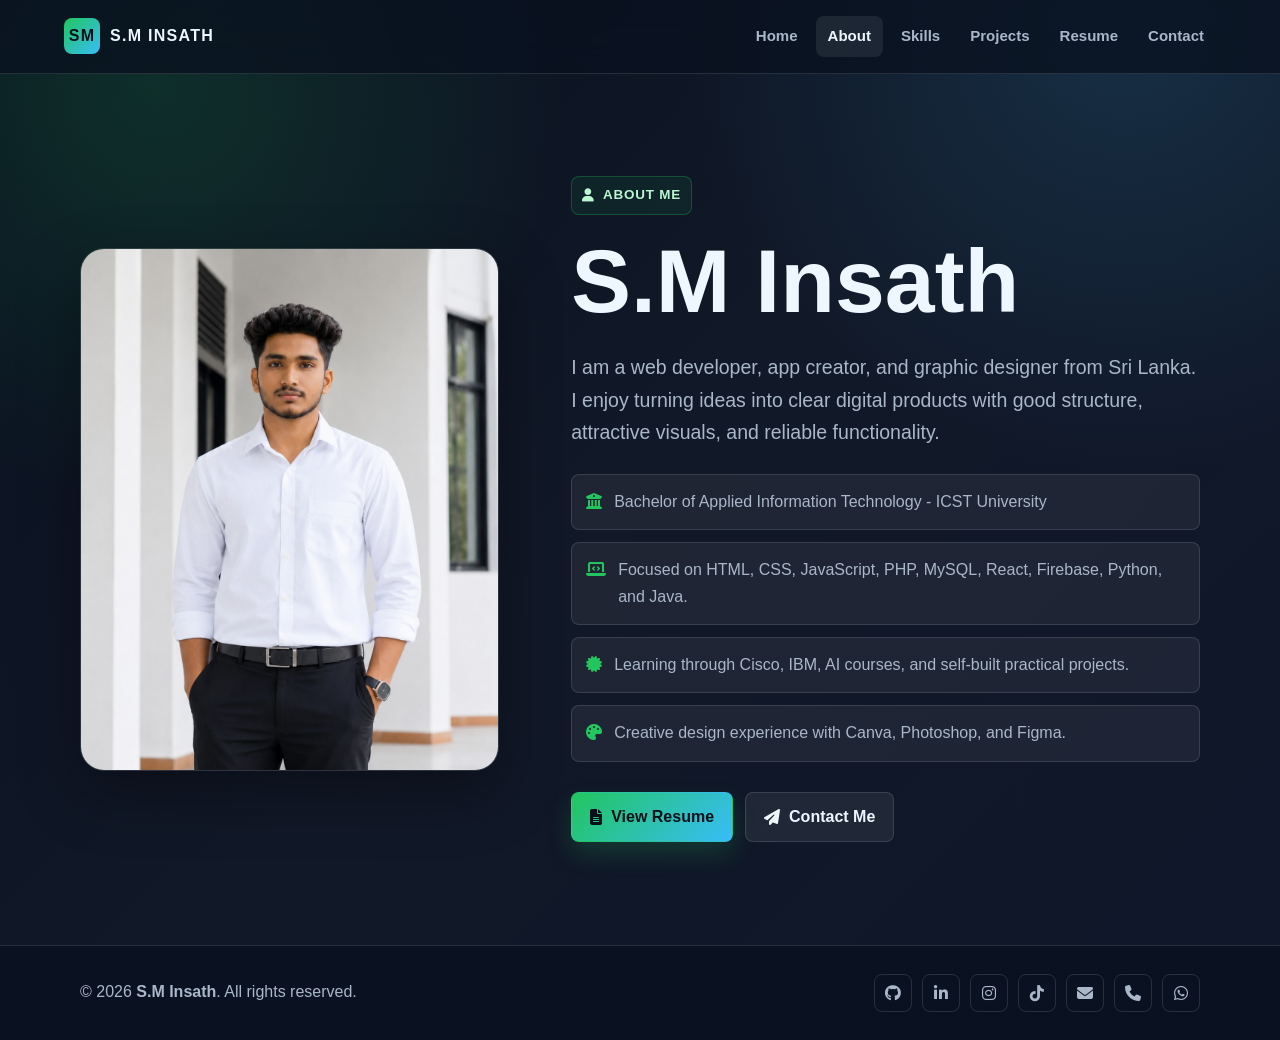
==== commit eaf5ac53: "Improve social profile SEO" ====
--- a/about.html
+++ b/about.html
@@ -51,8 +51,10 @@
     <div class="footer-inner">
       <p>&copy; <span data-year></span> <strong>S.M Insath</strong>. All rights reserved.</p>
       <div class="social-links" aria-label="Social links">
-        <a href="https://github.com/insath07" target="_blank" rel="noopener noreferrer" aria-label="GitHub"><i class="fa-brands fa-github"></i></a>
-        <a href="https://www.linkedin.com/in/mohammed-insath-282153331" target="_blank" rel="noopener noreferrer" aria-label="LinkedIn"><i class="fa-brands fa-linkedin-in"></i></a>
+        <a href="https://github.com/insath07" target="_blank" rel="me noopener noreferrer" aria-label="GitHub"><i class="fa-brands fa-github"></i></a>
+        <a href="https://www.linkedin.com/in/mohammed-insath-282153331" target="_blank" rel="me noopener noreferrer" aria-label="LinkedIn"><i class="fa-brands fa-linkedin-in"></i></a>
+        <a href="https://www.instagram.com/s.m_insath/" target="_blank" rel="me noopener noreferrer" aria-label="Instagram"><i class="fa-brands fa-instagram"></i></a>
+        <a href="https://www.tiktok.com/@mhd_insath" target="_blank" rel="me noopener noreferrer" aria-label="TikTok"><i class="fa-brands fa-tiktok"></i></a>
         <a href="mailto:mohammedimmmu678@gmail.com" aria-label="Email"><i class="fa-solid fa-envelope"></i></a>
         <a href="tel:+94776547269" aria-label="Phone 0776547269"><i class="fa-solid fa-phone"></i></a>
         <a href="https://wa.me/94776547269" target="_blank" rel="noopener noreferrer" aria-label="WhatsApp 0776547269"><i class="fa-brands fa-whatsapp"></i></a>
